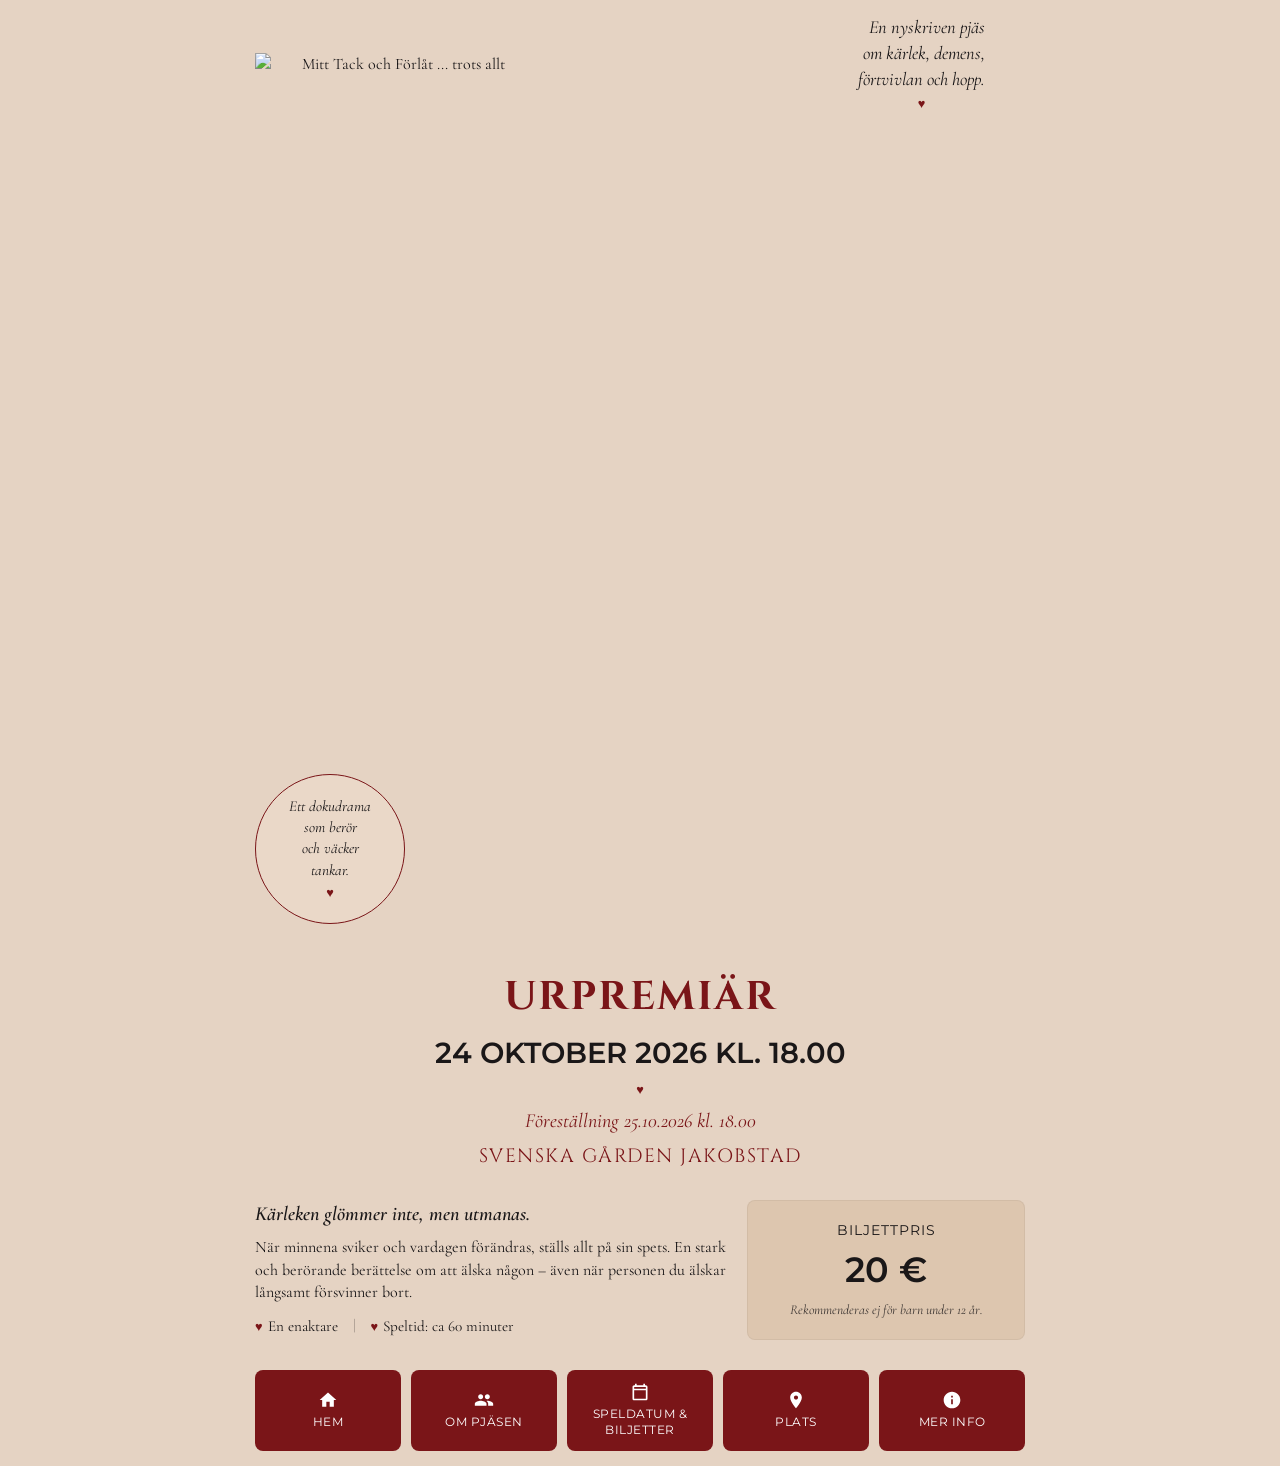
==== index.html @ 91934d7c "Add files via upload" ====
<!DOCTYPE html>
<html lang="sv">
<head>
    <meta charset="UTF-8">
    <meta name="viewport" content="width=device-width, initial-scale=1.0">
    <title>Mitt Tack och Förlåt ... trots allt</title>
    <link rel="preconnect" href="https://fonts.googleapis.com">
    <link rel="preconnect" href="https://fonts.gstatic.com" crossorigin>
    <link href="https://fonts.googleapis.com/css2?family=Cinzel:wght@600;700&family=Cormorant+Garamond:ital,wght@0,400;0,600;0,700;1,400;1,600&family=Montserrat:wght@500;600&display=swap" rel="stylesheet">
  <link href="style.css" rel="stylesheet">
</head>
<body>

    <!-- Header Section -->
    <header class="poster-header">
        <img src="images/logo.png" alt="Mitt Tack och Förlåt ... trots allt" class="logo-img">
        <div class="tagline">
            <p>En nyskriven pjäs<br>om kärlek, demens,<br>förtvivlan och hopp.</p>
            <span class="heart">♥</span>
        </div>
    </header>

    <!-- Circle Badge -->
    <div class="badge-container">
        <div class="circle-badge">
            <p>Ett dokudrama<br>som berör<br>och väcker<br>tankar.</p>
            <span class="heart">♥</span>
        </div>
    </div>

    <!-- Main Event Details -->
    <section class="event-info">
        <h1 class="urpremiar">URPREMIÄR</h1>
        <div class="primary-date">24 OKTOBER 2026 KL. 18.00</div>
        <span class="heart">♥</span>
        <div class="secondary-date">Föreställning 25.10.2026 kl. 18.00</div>
        <div class="location">SVENSKA GÅRDEN JAKOBSTAD</div>
    </section>

    <!-- Details Grid: Synopsis & Ticket Info -->
    <div class="details-grid">
        <article class="synopsis">
            <h2 class="synopsis-title">Kärleken glömmer inte, men utmanas.</h2>
            <p class="synopsis-text">
                När minnena sviker och vardagen förändras, ställs allt på sin spets. En stark och berörande berättelse om att älska någon – även när personen du älskar långsamt försvinner bort.
            </p>
            <div class="meta-info">
                <span class="meta-item"><span class="heart">♥</span> En enaktare</span>
                <span style="opacity: 0.4;">|</span>
                <span class="meta-item"><span class="heart">♥</span> Speltid: ca 60 minuter</span>
            </div>
        </article>

        <aside class="ticket-box">
            <div class="ticket-label">BILJETTPRIS</div>
            <div class="ticket-price">20 €</div>
            <div class="ticket-sub">Rekommenderas ej för barn under 12 år.</div>
        </aside>
    </div>

    <!-- Navigation Buttons -->
    <nav class="nav-bar">
        <a href="#hem" class="nav-btn">
            <svg viewBox="0 0 24 24"><path d="M10 20v-6h4v6h5v-8h3L12 3 2 12h3v8z"/></svg>
            Hem
        </a>
        <a href="#om-pjasen" class="nav-btn">
            <svg viewBox="0 0 24 24"><path d="M16 11c1.66 0 2.99-1.34 2.99-3S17.66 5 16 5c-1.66 0-3 1.34-3 3s1.34 3 3 3zm-8 0c1.66 0 2.99-1.34 2.99-3S9.66 5 8 5C6.34 5 5 6.34 5 8s1.34 3 3 3zm0 2c-2.33 0-7 1.17-7 3.5V19h14v-2.5c0-2.33-4.67-3.5-7-3.5zm8 0c-.29 0-.62.02-.97.05 1.16.84 1.97 1.97 1.97 3.45V19h6v-2.5c0-2.33-4.67-3.5-7-3.5z"/></svg>
            Om Pjäsen
        </a>
        <a href="#speldatum" class="nav-btn">
            <svg viewBox="0 0 24 24"><path d="M19 4h-1V2h-2v2H8V2H6v2H5c-1.11 0-1.99.9-1.99 2L3 20c0 1.1.89 2 2 2h14c1.1 0 2-.9 2-2V6c0-1.1-.9-2-2-2zm0 16H5V10h14v10zm0-12H5V6h14v2z"/></svg>
            Speldatum & Biljetter
        </a>
        <a href="#plats" class="nav-btn">
            <svg viewBox="0 0 24 24"><path d="M12 2C8.13 2 5 5.13 5 9c0 5.25 7 13 7 13s7-7.75 7-13c0-3.87-3.13-7-7-7zm0 9.5c-1.38 0-2.5-1.12-2.5-2.5s1.12-2.5 2.5-2.5 2.5 1.12 2.5 2.5-1.12 2.5-2.5 2.5z"/></svg>
            Plats
        </a>
        <a href="#mer-info" class="nav-btn">
            <svg viewBox="0 0 24 24"><path d="M12 2C6.48 2 2 6.48 2 12s4.48 10 10 10 10-4.48 10-10S17.52 2 12 2zm1 15h-2v-6h2v6zm0-8h-2V7h2v2z"/></svg>
            Mer Info
        </a>
    </nav>

</body>
</html>
---- style.css ----
:root {
--color-bg: #e5d3c3;
    --color-primary: #1a1718;
    --color-accent: #7a1518;
    --color-btn-bg: #7a1518;
    --color-btn-text: #ffffff;
    --color-ticket-bg: #ddc6af;
--color-badge-bg: #ead8c8;
      
            
            --font-serif: 'Cinzel', 'Cormorant Garamond', Georgia, serif;
            --font-italic: 'Cormorant Garamond', Georgia, serif;
            --font-sans: 'Montserrat', sans-serif;
        }

        /* Base / Mobile-First Styles */
        * {
            box-sizing: border-box;
            margin: 0;
            padding: 0;
        }

        body {
            background-color: var(--color-bg);
            color: var(--color-primary);
            font-family: var(--font-italic);
            line-height: 1.4;
            padding: 15px;
            max-width: 800px;
            margin: 0 auto;
        }

        /* Header / Logo */
        .poster-header {
            text-align: center;
            margin-bottom: 20px;
        }

        .logo-img {
            max-width: 280px;
            width: 100%;
            height: auto;
            display: block;
            margin: 0 auto;
        }

        /* Top Tagline */
        .tagline {
            font-size: 1.15rem;
            font-style: italic;
            text-align: center;
            margin-bottom: 20px;
        }

        /* Circle Badge */
        .badge-container {
		display: flex;
   	 justify-content: left;
    	margin: 20px -20px;
    background-image: url(./images/couple-bg.png);
    background-size: 100% auto;
    background-repeat: no-repeat;
    align-items: end;
    padding: 20px;
aspect-ratio: 1;
position:relative;
        }

.badge-container::before,  
.badge-container::after {
content: '';
	display: block;
	width: 100%;
	position: absolute;
    height: 20%;
    background: linear-gradient(180deg, var(--color-bg) 20%, rgba(255, 255, 255, 0) 80%);
left: 0;
        }

.badge-container::before{
top: 0;
        }
.badge-container::after {
    bottom: -1px;
    transform: rotate(180deg);
        }


        .circle-badge {
            border: 1px solid var(--color-accent);
            border-radius: 50%;
          min-width: 150px;
    aspect-ratio: 1;
            display: flex;
            flex-direction: column;
            align-items: center;
            justify-content: center;
            text-align: center;
            font-size: 0.95rem;
            font-style: italic;
            padding: 15px;
            background-color: var(--color-badge-bg);
position: relative;
    z-index: 1;

        }

        .heart {
            color: var(--color-accent);
            font-size: 0.8rem;
            margin-top: 4px;
    text-align: center;
    display: block;
        }

        /* Main Event Info */
        .event-info {
            text-align: center;
            margin: 25px 0;
        }

        .urpremiar {
            font-family: var(--font-serif);
            color: var(--color-accent);
            font-size: 2rem;
            letter-spacing: 2px;
            font-weight: 700;
        }

        .primary-date {
            font-family: var(--font-sans);
            font-size: 1.5rem;
            font-weight: 600;
            margin: 8px 0;
        }

        .secondary-date {
            color: var(--color-accent);
            font-size: 1.25rem;
            font-style: italic;
            margin: 8px 0;
        }

        .location {
            font-family: var(--font-serif);
            color: var(--color-accent);
            font-size: 1.2rem;
            letter-spacing: 1.5px;
            margin-top: 8px;
        }

        /* Plot & Ticket Layout */
        .details-grid {
            display: flex;
            flex-direction: column;
            gap: 20px;
            margin: 30px 0;
        }

        .synopsis-title {
            font-size: 1.25rem;
            font-style: italic;
            font-weight: 600;
            margin-bottom: 8px;
        }

        .synopsis-text {
            font-size: 1rem;
            margin-bottom: 12px;
        }

        .meta-info {
            display: flex;
            flex-wrap: wrap;
            gap: 15px;
            font-size: 0.95rem;
        }

        .meta-item {
            display: flex;
            align-items: center;
            gap: 5px;
        }

        /* Ticket Box */
        .ticket-box {
            background-color: var(--color-ticket-bg);
            border-radius: 8px;
            padding: 20px;
            text-align: center;
            border: 1px solid rgba(0,0,0,0.05);
        }

        .ticket-label {
            font-family: var(--font-sans);
            font-size: 0.85rem;
            letter-spacing: 1px;
            text-transform: uppercase;
        }

        .ticket-price {
            font-family: var(--font-sans);
            font-size: 2.2rem;
            font-weight: 600;
            margin: 5px 0;
        }

        .ticket-sub {
            font-size: 0.85rem;
            font-style: italic;
            opacity: 0.8;
        }

        .nav-bar {
            display: grid;
            grid-template-columns: repeat(2, 1fr);
            gap: 10px;
            margin-top: 30px;
        }

        .nav-btn {
            background-color: var(--color-btn-bg);
            color: var(--color-btn-text);
            text-decoration: none;
            padding: 12px 8px;
            border-radius: 8px;
            display: flex;
            flex-direction: column;
            align-items: center;
            justify-content: center;
            gap: 4px;
            font-family: var(--font-sans);
            font-size: 0.75rem;
            text-transform: uppercase;
            letter-spacing: 0.5px;
            text-align: center;
        }

        .nav-btn svg {
            width: 20px;
            height: 20px;
            fill: currentColor;
        }

        @media (min-width: 600px) {
            .poster-header {
                display: flex;
                justify-content: space-between;
                align-items: center;
            }

            .logo-img {
                margin: 0;
            }

            .tagline {
                text-align: right;
                margin-bottom: 0;
padding: 0 40px;
            }

            .details-grid {
                flex-direction: row;
                align-items: flex-start;
            }

            .synopsis {
                flex: 2;
            }

            .ticket-box {
                flex: 1;
            }

            .nav-bar {
                grid-template-columns: repeat(5, 1fr);
            }

            .urpremiar {
                font-size: 2.5rem;
            }

            .primary-date {
                font-size: 1.8rem;
            }
        }
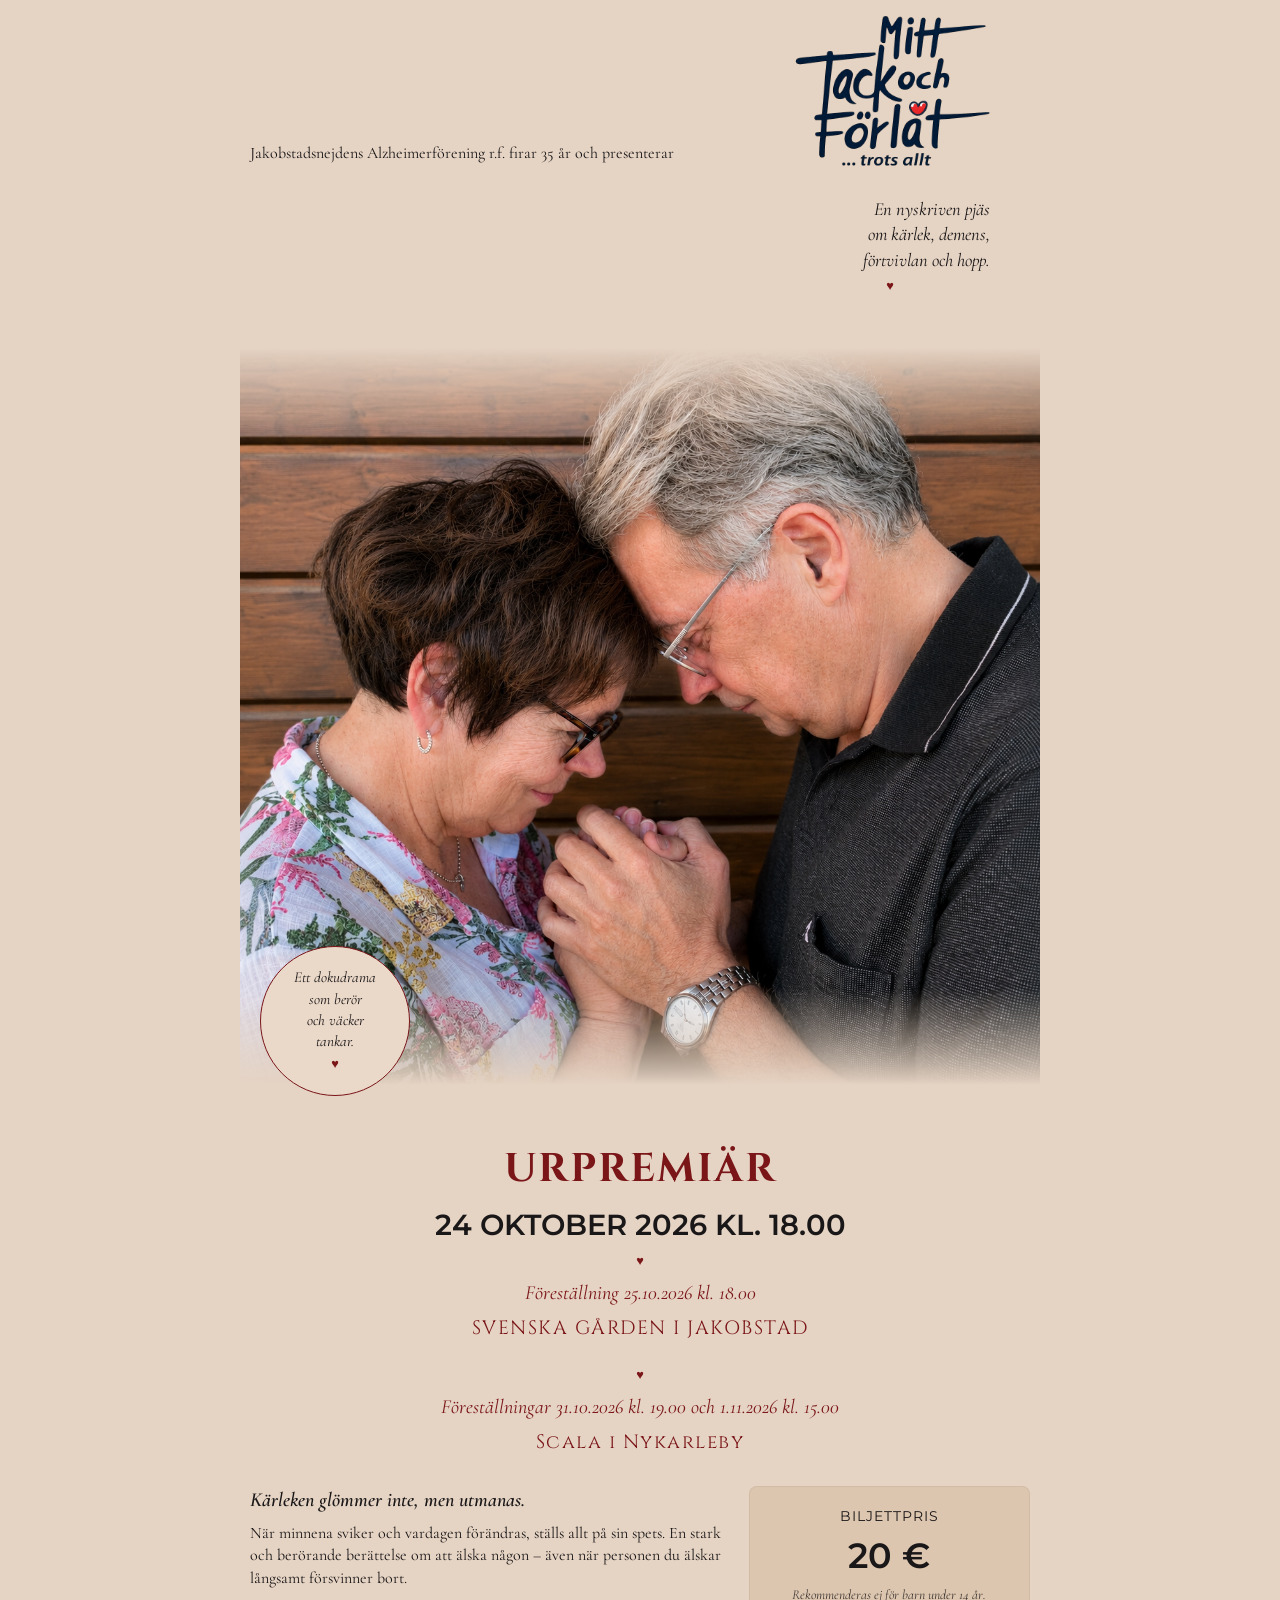
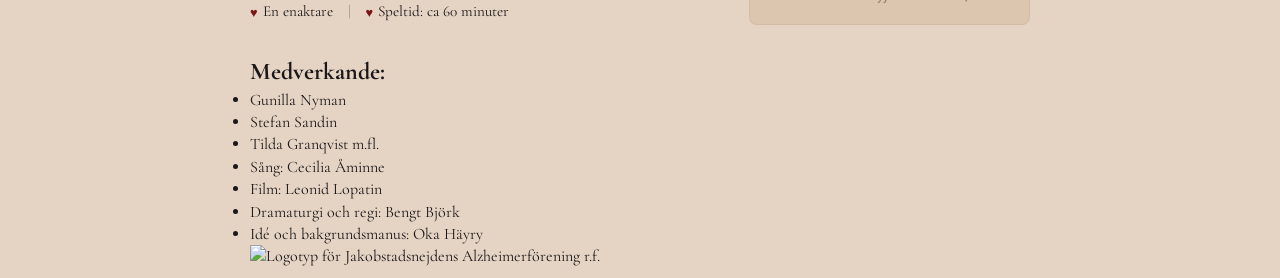
==== commit 4e2dd2f5: "Update index.html" ====
--- a/index.html
+++ b/index.html
@@ -3,20 +3,102 @@
 <head>
     <meta charset="UTF-8">
     <meta name="viewport" content="width=device-width, initial-scale=1.0">
-    <title>Mitt Tack och Förlåt ... trots allt</title>
+    
+    <!-- Primary SEO Metadata -->
+    <title>Mitt Tack och Förlåt ... trots allt | Teater i Jakobstad & Nykarleby</title>
+    <meta name="description" content="Upplev 'Mitt Tack och Förlåt ... trots allt' – ett berörande dokudrama om kärlek, demens och hopp av Jakobstadsnejdens Alzheimerförening r.f. Biljetter 20 €.">
+    <meta name="keywords" content="Mitt Tack och Förlåt, Jakobstadsnejdens Alzheimerförening, teater Jakobstad, teater Nykarleby, Svenska Gården, Scala, pjäser Österbotten, demens teater">
+    <link rel="canonical" href="https://example.com/mitt-tack-och-forlat">
+
+    <!-- Open Graph / Facebook -->
+    <meta property="og:type" content="website">
+    <meta property="og:url" content="https://example.com/mitt-tack-och-forlat">
+    <meta property="og:title" content="Mitt Tack och Förlåt ... trots allt | Nyskriven pjäs">
+    <meta property="og:description" content="En nyskriven pjäs om kärlek, demens, förtvivlan och hopp. Urpremiär 24 oktober 2026 på Svenska Gården i Jakobstad.">
+    <meta property="og:image" content="https://example.com/images/logo.png">
+
+    <!-- Twitter Card -->
+    <meta name="twitter:card" content="summary_large_image">
+    <meta name="twitter:title" content="Mitt Tack och Förlåt ... trots allt">
+    <meta name="twitter:description" content="En nyskriven pjäs om kärlek, demens, förtvivlan och hopp i Jakobstad och Nykarleby.">
+    <meta name="twitter:image" content="https://example.com/images/logo.png">
+
+    <!-- Schema.org Structured Data for Events -->
+    <script type="application/ld+json">
+    [
+      {
+        "@context": "https://schema.org",
+        "@type": "TheaterEvent",
+        "name": "Mitt Tack och Förlåt ... trots allt - Urpremiär",
+        "description": "En nyskriven pjäs om kärlek, demens, förtvivlan och hopp. Ett dokudrama presenterat av Jakobstadsnejdens Alzheimerförening r.f.",
+        "startDate": "2026-10-24T18:00:00+03:00",
+        "eventStatus": "https://schema.org/EventScheduled",
+        "eventAttendanceMode": "https://schema.org/OfflineEventAttendanceMode",
+        "location": {
+          "@type": "Place",
+          "name": "Svenska Gården i Jakobstad",
+          "address": {
+            "@type": "PostalAddress",
+            "addressLocality": "Jakobstad",
+            "addressCountry": "FI"
+          }
+        },
+        "offers": {
+          "@type": "Offer",
+          "price": "20.00",
+          "priceCurrency": "EUR",
+          "availability": "https://schema.org/InStock"
+        },
+        "performer": {
+          "@type": "PerformingGroup",
+          "name": "Jakobstadsnejdens Alzheimerförening r.f."
+        }
+      },
+      {
+        "@context": "https://schema.org",
+        "@type": "TheaterEvent",
+        "name": "Mitt Tack och Förlåt ... trots allt",
+        "description": "En nyskriven pjäs om kärlek, demens, förtvivlan och hopp.",
+        "startDate": "2026-10-31T19:00:00+03:00",
+        "eventStatus": "https://schema.org/EventScheduled",
+        "eventAttendanceMode": "https://schema.org/OfflineEventAttendanceMode",
+        "location": {
+          "@type": "Place",
+          "name": "Scala i Nykarleby",
+          "address": {
+            "@type": "PostalAddress",
+            "addressLocality": "Nykarleby",
+            "addressCountry": "FI"
+          }
+        },
+        "offers": {
+          "@type": "Offer",
+          "price": "20.00",
+          "priceCurrency": "EUR",
+          "availability": "https://schema.org/InStock"
+        }
+      }
+    ]
+    </script>
+
     <link rel="preconnect" href="https://fonts.googleapis.com">
     <link rel="preconnect" href="https://fonts.gstatic.com" crossorigin>
     <link href="https://fonts.googleapis.com/css2?family=Cinzel:wght@600;700&family=Cormorant+Garamond:ital,wght@0,400;0,600;0,700;1,400;1,600&family=Montserrat:wght@500;600&display=swap" rel="stylesheet">
-  <link href="style.css" rel="stylesheet">
+    <link href="style.css" rel="stylesheet">
 </head>
-<body>
+<body id="hem">
 
     <!-- Header Section -->
     <header class="poster-header">
-        <img src="images/logo.png" alt="Mitt Tack och Förlåt ... trots allt" class="logo-img">
-        <div class="tagline">
-            <p>En nyskriven pjäs<br>om kärlek, demens,<br>förtvivlan och hopp.</p>
-            <span class="heart">♥</span>
+        <p>Jakobstadsnejdens Alzheimerförening r.f. firar 35 år och presenterar</p>
+        <div class="poster-header-inner">
+            <h1>
+                <img src="images/logo.png" alt="Logotyp för pjäsen Mitt Tack och Förlåt ... trots allt" class="logo-img">
+            </h1>
+            <div class="tagline">
+                <p>En nyskriven pjäs<br>om kärlek, demens,<br>förtvivlan och hopp.</p>
+                <span class="heart" aria-hidden="true">♥</span>
+            </div>
         </div>
     </header>
 
@@ -24,63 +106,88 @@
     <div class="badge-container">
         <div class="circle-badge">
             <p>Ett dokudrama<br>som berör<br>och väcker<br>tankar.</p>
-            <span class="heart">♥</span>
+            <span class="heart" aria-hidden="true">♥</span>
         </div>
     </div>
 
     <!-- Main Event Details -->
-    <section class="event-info">
-        <h1 class="urpremiar">URPREMIÄR</h1>
-        <div class="primary-date">24 OKTOBER 2026 KL. 18.00</div>
-        <span class="heart">♥</span>
-        <div class="secondary-date">Föreställning 25.10.2026 kl. 18.00</div>
-        <div class="location">SVENSKA GÅRDEN JAKOBSTAD</div>
-    </section>
+    <main>
+        <section id="speldatum" class="event-info">
+            <h2 class="urpremiar">URPREMIÄR</h2>
+            <div class="primary-date"><time datetime="2026-10-24T18:00">24 OKTOBER 2026 KL. 18.00</time></div>
+            <span class="heart" aria-hidden="true">♥</span>
+            <div class="secondary-date">Föreställning <time datetime="2026-10-25T18:00">25.10.2026 kl. 18.00</time></div>
+            <div id="plats" class="location">SVENSKA GÅRDEN I JAKOBSTAD</div>
+        </section>
 
-    <!-- Details Grid: Synopsis & Ticket Info -->
-    <div class="details-grid">
-        <article class="synopsis">
-            <h2 class="synopsis-title">Kärleken glömmer inte, men utmanas.</h2>
-            <p class="synopsis-text">
-                När minnena sviker och vardagen förändras, ställs allt på sin spets. En stark och berörande berättelse om att älska någon – även när personen du älskar långsamt försvinner bort.
-            </p>
-            <div class="meta-info">
-                <span class="meta-item"><span class="heart">♥</span> En enaktare</span>
-                <span style="opacity: 0.4;">|</span>
-                <span class="meta-item"><span class="heart">♥</span> Speltid: ca 60 minuter</span>
+        <section class="event-info">
+            <span class="heart" aria-hidden="true">♥</span>
+            <div class="secondary-date">Föreställningar <time datetime="2026-10-31T19:00">31.10.2026 kl. 19.00</time> och <time datetime="2026-11-01T15:00">1.11.2026 kl. 15.00</time></div>
+            <div class="location">Scala i Nykarleby</div>
+        </section>
+
+        <!-- Details Grid: Synopsis & Ticket Info -->
+        <section id="om-pjasen" class="details-grid">
+            <article class="synopsis">
+                <h2 class="synopsis-title">Kärleken glömmer inte, men utmanas.</h2>
+                <p class="synopsis-text">
+                    När minnena sviker och vardagen förändras, ställs allt på sin spets. En stark och berörande berättelse om att älska någon – även när personen du älskar långsamt försvinner bort.
+                </p>
+                <div class="meta-info">
+                    <span class="meta-item"><span class="heart" aria-hidden="true">♥</span> En enaktare</span>
+                    <span style="opacity: 0.4;">|</span>
+                    <span class="meta-item"><span class="heart" aria-hidden="true">♥</span> Speltid: ca 60 minuter</span>
+                </div>
+            </article>
+
+            <aside class="ticket-box">
+                <div class="ticket-label">BILJETTPRIS</div>
+                <div class="ticket-price">20 €</div>
+                <div class="ticket-sub">Rekommenderas ej för barn under 14 år.</div>
+            </aside>
+        </section>
+
+        <section id="mer-info" class="footer">
+            <article class="crew">
+                <h2>Medverkande:</h2>
+                <ul>
+                    <li>Gunilla Nyman</li>
+                    <li>Stefan Sandin</li>
+                    <li>Tilda Granqvist m.fl.</li>
+                    <li>Sång: Cecilia Åminne</li>
+                    <li>Film: Leonid Lopatin</li>
+                    <li>Dramaturgi och regi: Bengt Björk</li>
+                    <li>Idé och bakgrundsmanus: Oka Häyry</li>
+                </ul>
+            </article>
+            <div class="footer-logo-wrapper">
+                <img class="footer-logo" src="images/jarf-logo.jpg" alt="Logotyp för Jakobstadsnejdens Alzheimerförening r.f.">
             </div>
-        </article>
-
-        <aside class="ticket-box">
-            <div class="ticket-label">BILJETTPRIS</div>
-            <div class="ticket-price">20 €</div>
-            <div class="ticket-sub">Rekommenderas ej för barn under 12 år.</div>
-        </aside>
-    </div>
+        </section>
+    </main>
 
     <!-- Navigation Buttons -->
-    <nav class="nav-bar">
+    <nav class="nav-bar" aria-label="Huvudmeny">
         <a href="#hem" class="nav-btn">
-            <svg viewBox="0 0 24 24"><path d="M10 20v-6h4v6h5v-8h3L12 3 2 12h3v8z"/></svg>
+            <svg aria-hidden="true" viewBox="0 0 24 24"><path d="M10 20v-6h4v6h5v-8h3L12 3 2 12h3v8z"/></svg>
             Hem
         </a>
         <a href="#om-pjasen" class="nav-btn">
-            <svg viewBox="0 0 24 24"><path d="M16 11c1.66 0 2.99-1.34 2.99-3S17.66 5 16 5c-1.66 0-3 1.34-3 3s1.34 3 3 3zm-8 0c1.66 0 2.99-1.34 2.99-3S9.66 5 8 5C6.34 5 5 6.34 5 8s1.34 3 3 3zm0 2c-2.33 0-7 1.17-7 3.5V19h14v-2.5c0-2.33-4.67-3.5-7-3.5zm8 0c-.29 0-.62.02-.97.05 1.16.84 1.97 1.97 1.97 3.45V19h6v-2.5c0-2.33-4.67-3.5-7-3.5z"/></svg>
+            <svg aria-hidden="true" viewBox="0 0 24 24"><path d="M16 11c1.66 0 2.99-1.34 2.99-3S17.66 5 16 5c-1.66 0-3 1.34-3 3s1.34 3 3 3zm-8 0c1.66 0 2.99-1.34 2.99-3S9.66 5 8 5C6.34 5 5 6.34 5 8s1.34 3 3 3zm0 2c-2.33 0-7 1.17-7 3.5V19h14v-2.5c0-2.33-4.67-3.5-7-3.5zm8 0c-.29 0-.62.02-.97.05 1.16.84 1.97 1.97 1.97 3.45V19h6v-2.5c0-2.33-4.67-3.5-7-3.5z"/></svg>
             Om Pjäsen
         </a>
         <a href="#speldatum" class="nav-btn">
-            <svg viewBox="0 0 24 24"><path d="M19 4h-1V2h-2v2H8V2H6v2H5c-1.11 0-1.99.9-1.99 2L3 20c0 1.1.89 2 2 2h14c1.1 0 2-.9 2-2V6c0-1.1-.9-2-2-2zm0 16H5V10h14v10zm0-12H5V6h14v2z"/></svg>
+            <svg aria-hidden="true" viewBox="0 0 24 24"><path d="M19 4h-1V2h-2v2H8V2H6v2H5c-1.11 0-1.99.9-1.99 2L3 20c0 1.1.89 2 2 2h14c1.1 0 2-.9 2-2V6c0-1.1-.9-2-2-2zm0 16H5V10h14v10zm0-12H5V6h14v2z"/></svg>
             Speldatum & Biljetter
         </a>
         <a href="#plats" class="nav-btn">
-            <svg viewBox="0 0 24 24"><path d="M12 2C8.13 2 5 5.13 5 9c0 5.25 7 13 7 13s7-7.75 7-13c0-3.87-3.13-7-7-7zm0 9.5c-1.38 0-2.5-1.12-2.5-2.5s1.12-2.5 2.5-2.5 2.5 1.12 2.5 2.5-1.12 2.5-2.5 2.5z"/></svg>
+            <svg aria-hidden="true" viewBox="0 0 24 24"><path d="M12 2C8.13 2 5 5.13 5 9c0 5.25 7 13 7 13s7-7.75 7-13c0-3.87-3.13-7-7-7zm0 9.5c-1.38 0-2.5-1.12-2.5-2.5s1.12-2.5 2.5-2.5 2.5 1.12 2.5 2.5-1.12 2.5-2.5 2.5z"/></svg>
             Plats
         </a>
         <a href="#mer-info" class="nav-btn">
-            <svg viewBox="0 0 24 24"><path d="M12 2C6.48 2 2 6.48 2 12s4.48 10 10 10 10-4.48 10-10S17.52 2 12 2zm1 15h-2v-6h2v6zm0-8h-2V7h2v2z"/></svg>
+            <svg aria-hidden="true" viewBox="0 0 24 24"><path d="M12 2C6.48 2 2 6.48 2 12s4.48 10 10 10 10-4.48 10-10S17.52 2 12 2zm1 15h-2v-6h2v6zm0-8h-2V7h2v2z"/></svg>
             Mer Info
         </a>
     </nav>
-
 </body>
-</html>+</html>
--- a/style.css
+++ b/style.css
@@ -1,286 +1,288 @@
-   :root {
---color-bg: #e5d3c3;
-    --color-primary: #1a1718;
-    --color-accent: #7a1518;
-    --color-btn-bg: #7a1518;
-    --color-btn-text: #ffffff;
-    --color-ticket-bg: #ddc6af;
---color-badge-bg: #ead8c8;
-      
-            
-            --font-serif: 'Cinzel', 'Cormorant Garamond', Georgia, serif;
-            --font-italic: 'Cormorant Garamond', Georgia, serif;
-            --font-sans: 'Montserrat', sans-serif;
-        }
-
-        /* Base / Mobile-First Styles */
-        * {
-            box-sizing: border-box;
-            margin: 0;
-            padding: 0;
-        }
-
-        body {
-            background-color: var(--color-bg);
-            color: var(--color-primary);
-            font-family: var(--font-italic);
-            line-height: 1.4;
-            padding: 15px;
-            max-width: 800px;
-            margin: 0 auto;
-        }
-
-        /* Header / Logo */
-        .poster-header {
-            text-align: center;
-            margin-bottom: 20px;
-        }
-
-        .logo-img {
-            max-width: 280px;
-            width: 100%;
-            height: auto;
-            display: block;
-            margin: 0 auto;
-        }
-
-        /* Top Tagline */
-        .tagline {
-            font-size: 1.15rem;
-            font-style: italic;
-            text-align: center;
-            margin-bottom: 20px;
-        }
-
-        /* Circle Badge */
-        .badge-container {
-		display: flex;
-   	 justify-content: left;
-    	margin: 20px -20px;
-    background-image: url(./images/couple-bg.png);
-    background-size: 100% auto;
-    background-repeat: no-repeat;
-    align-items: end;
-    padding: 20px;
-aspect-ratio: 1;
-position:relative;
-        }
-
-.badge-container::before,  
+:root {
+  --color-bg: #e5d3c3;
+  --color-primary: #1a1718;
+  --color-accent: #7a1518;
+  --color-btn-bg: #7a1518;
+  --color-btn-text: #ffffff;
+  --color-ticket-bg: #ddc6af;
+  --color-badge-bg: #ead8c8;
+
+  --font-serif: "Cinzel", "Cormorant Garamond", Georgia, serif;
+  --font-italic: "Cormorant Garamond", Georgia, serif;
+  --font-sans: "Montserrat", sans-serif;
+}
+
+/* Base / Mobile-First Styles */
+* {
+  box-sizing: border-box;
+  margin: 0;
+  padding: 0;
+}
+
+body {
+  background-color: var(--color-bg);
+  color: var(--color-primary);
+  font-family: var(--font-italic);
+  line-height: 1.4;
+  padding: 10px;
+  max-width: 800px;
+  margin: 0 auto;
+}
+
+/* Header / Logo */
+.poster-header {
+  text-align: center;
+  margin-bottom: 20px;
+}
+
+.logo-img {
+  max-width: 280px;
+  width: 100%;
+  height: auto;
+  display: block;
+  margin: 0 auto;
+}
+
+/* Top Tagline */
+.tagline {
+  font-size: 1.15rem;
+  font-style: italic;
+  text-align: center;
+  margin-bottom: 20px;
+}
+
+/* Circle Badge */
+.badge-container {
+  display: flex;
+  justify-content: left;
+  margin: 20px -10px;
+  background-image: url(/images/couple-bg.png);
+  background-size: 100% auto;
+  background-repeat: no-repeat;
+  align-items: end;
+  padding: 20px;
+  aspect-ratio: 1;
+  position: relative;
+}
+
+.badge-container::before,
 .badge-container::after {
-content: '';
-	display: block;
-	width: 100%;
-	position: absolute;
-    height: 20%;
-    background: linear-gradient(180deg, var(--color-bg) 20%, rgba(255, 255, 255, 0) 80%);
-left: 0;
-        }
-
-.badge-container::before{
-top: 0;
-        }
+  content: "";
+  display: block;
+  width: 100%;
+  position: absolute;
+  height: 20%;
+  background: linear-gradient(
+    180deg,
+    var(--color-bg) 20%,
+    rgba(255, 255, 255, 0) 80%
+  );
+  left: 0;
+}
+
+.badge-container::before {
+  top: 0;
+}
 .badge-container::after {
-    bottom: -1px;
-    transform: rotate(180deg);
-        }
-
-
-        .circle-badge {
-            border: 1px solid var(--color-accent);
-            border-radius: 50%;
-          min-width: 150px;
-    aspect-ratio: 1;
-            display: flex;
-            flex-direction: column;
-            align-items: center;
-            justify-content: center;
-            text-align: center;
-            font-size: 0.95rem;
-            font-style: italic;
-            padding: 15px;
-            background-color: var(--color-badge-bg);
-position: relative;
-    z-index: 1;
-
-        }
-
-        .heart {
-            color: var(--color-accent);
-            font-size: 0.8rem;
-            margin-top: 4px;
-    text-align: center;
-    display: block;
-        }
-
-        /* Main Event Info */
-        .event-info {
-            text-align: center;
-            margin: 25px 0;
-        }
-
-        .urpremiar {
-            font-family: var(--font-serif);
-            color: var(--color-accent);
-            font-size: 2rem;
-            letter-spacing: 2px;
-            font-weight: 700;
-        }
-
-        .primary-date {
-            font-family: var(--font-sans);
-            font-size: 1.5rem;
-            font-weight: 600;
-            margin: 8px 0;
-        }
-
-        .secondary-date {
-            color: var(--color-accent);
-            font-size: 1.25rem;
-            font-style: italic;
-            margin: 8px 0;
-        }
-
-        .location {
-            font-family: var(--font-serif);
-            color: var(--color-accent);
-            font-size: 1.2rem;
-            letter-spacing: 1.5px;
-            margin-top: 8px;
-        }
-
-        /* Plot & Ticket Layout */
-        .details-grid {
-            display: flex;
-            flex-direction: column;
-            gap: 20px;
-            margin: 30px 0;
-        }
-
-        .synopsis-title {
-            font-size: 1.25rem;
-            font-style: italic;
-            font-weight: 600;
-            margin-bottom: 8px;
-        }
-
-        .synopsis-text {
-            font-size: 1rem;
-            margin-bottom: 12px;
-        }
-
-        .meta-info {
-            display: flex;
-            flex-wrap: wrap;
-            gap: 15px;
-            font-size: 0.95rem;
-        }
-
-        .meta-item {
-            display: flex;
-            align-items: center;
-            gap: 5px;
-        }
-
-        /* Ticket Box */
-        .ticket-box {
-            background-color: var(--color-ticket-bg);
-            border-radius: 8px;
-            padding: 20px;
-            text-align: center;
-            border: 1px solid rgba(0,0,0,0.05);
-        }
-
-        .ticket-label {
-            font-family: var(--font-sans);
-            font-size: 0.85rem;
-            letter-spacing: 1px;
-            text-transform: uppercase;
-        }
-
-        .ticket-price {
-            font-family: var(--font-sans);
-            font-size: 2.2rem;
-            font-weight: 600;
-            margin: 5px 0;
-        }
-
-        .ticket-sub {
-            font-size: 0.85rem;
-            font-style: italic;
-            opacity: 0.8;
-        }
-
-        .nav-bar {
-            display: grid;
-            grid-template-columns: repeat(2, 1fr);
-            gap: 10px;
-            margin-top: 30px;
-        }
-
-        .nav-btn {
-            background-color: var(--color-btn-bg);
-            color: var(--color-btn-text);
-            text-decoration: none;
-            padding: 12px 8px;
-            border-radius: 8px;
-            display: flex;
-            flex-direction: column;
-            align-items: center;
-            justify-content: center;
-            gap: 4px;
-            font-family: var(--font-sans);
-            font-size: 0.75rem;
-            text-transform: uppercase;
-            letter-spacing: 0.5px;
-            text-align: center;
-        }
-
-        .nav-btn svg {
-            width: 20px;
-            height: 20px;
-            fill: currentColor;
-        }
-
-        @media (min-width: 600px) {
-            .poster-header {
-                display: flex;
-                justify-content: space-between;
-                align-items: center;
-            }
-
-            .logo-img {
-                margin: 0;
-            }
-
-            .tagline {
-                text-align: right;
-                margin-bottom: 0;
-padding: 0 40px;
-            }
-
-            .details-grid {
-                flex-direction: row;
-                align-items: flex-start;
-            }
-
-            .synopsis {
-                flex: 2;
-            }
-
-            .ticket-box {
-                flex: 1;
-            }
-
-            .nav-bar {
-                grid-template-columns: repeat(5, 1fr);
-            }
-
-            .urpremiar {
-                font-size: 2.5rem;
-            }
-
-            .primary-date {
-                font-size: 1.8rem;
-            }
-        }+  bottom: -1px;
+  transform: rotate(180deg);
+}
+
+.circle-badge {
+  border: 1px solid var(--color-accent);
+  border-radius: 50%;
+  min-width: 150px;
+  aspect-ratio: 1;
+  display: flex;
+  flex-direction: column;
+  align-items: center;
+  justify-content: center;
+  text-align: center;
+  font-size: 0.95rem;
+  font-style: italic;
+  padding: 15px;
+  background-color: var(--color-badge-bg);
+  position: relative;
+  z-index: 1;
+}
+
+.heart {
+  color: var(--color-accent);
+  font-size: 0.8rem;
+  margin-top: 4px;
+  text-align: center;
+  display: block;
+}
+
+/* Main Event Info */
+.event-info {
+  text-align: center;
+  margin: 25px 0;
+}
+
+.urpremiar {
+  font-family: var(--font-serif);
+  color: var(--color-accent);
+  font-size: 2rem;
+  letter-spacing: 2px;
+  font-weight: 700;
+}
+
+.primary-date {
+  font-family: var(--font-sans);
+  font-size: 1.5rem;
+  font-weight: 600;
+  margin: 8px 0;
+}
+
+.secondary-date {
+  color: var(--color-accent);
+  font-size: 1.25rem;
+  font-style: italic;
+  margin: 8px 0;
+}
+
+.location {
+  font-family: var(--font-serif);
+  color: var(--color-accent);
+  font-size: 1.2rem;
+  letter-spacing: 1.5px;
+  margin-top: 8px;
+}
+
+/* Plot & Ticket Layout */
+.details-grid {
+  display: flex;
+  flex-direction: column;
+  gap: 20px;
+  margin: 30px 0;
+}
+
+.synopsis-title {
+  font-size: 1.25rem;
+  font-style: italic;
+  font-weight: 600;
+  margin-bottom: 8px;
+}
+
+.synopsis-text {
+  font-size: 1rem;
+  margin-bottom: 12px;
+}
+
+.meta-info {
+  display: flex;
+  flex-wrap: wrap;
+  gap: 15px;
+  font-size: 0.95rem;
+}
+
+.meta-item {
+  display: flex;
+  align-items: center;
+  gap: 5px;
+}
+
+/* Ticket Box */
+.ticket-box {
+  background-color: var(--color-ticket-bg);
+  border-radius: 8px;
+  padding: 20px;
+  text-align: center;
+  border: 1px solid rgba(0, 0, 0, 0.05);
+}
+
+.ticket-label {
+  font-family: var(--font-sans);
+  font-size: 0.85rem;
+  letter-spacing: 1px;
+  text-transform: uppercase;
+}
+
+.ticket-price {
+  font-family: var(--font-sans);
+  font-size: 2.2rem;
+  font-weight: 600;
+  margin: 5px 0;
+}
+
+.ticket-sub {
+  font-size: 0.85rem;
+  font-style: italic;
+  opacity: 0.8;
+}
+
+.nav-bar {
+  display: grid;
+  grid-template-columns: repeat(2, 1fr);
+  gap: 10px;
+  margin-top: 30px;
+  display: none;
+}
+
+.nav-btn {
+  background-color: var(--color-btn-bg);
+  color: var(--color-btn-text);
+  text-decoration: none;
+  padding: 12px 8px;
+  border-radius: 8px;
+  display: flex;
+  flex-direction: column;
+  align-items: center;
+  justify-content: center;
+  gap: 4px;
+  font-family: var(--font-sans);
+  font-size: 0.75rem;
+  text-transform: uppercase;
+  letter-spacing: 0.5px;
+  text-align: center;
+}
+
+.nav-btn svg {
+  width: 20px;
+  height: 20px;
+  fill: currentColor;
+}
+
+@media (min-width: 600px) {
+  .poster-header {
+    display: flex;
+    justify-content: space-between;
+    align-items: center;
+  }
+
+  .logo-img {
+    margin: 0;
+  }
+
+  .tagline {
+    text-align: right;
+    margin-bottom: 0;
+    padding: 0 40px;
+  }
+
+  .details-grid {
+    flex-direction: row;
+    align-items: flex-start;
+  }
+
+  .synopsis {
+    flex: 2;
+  }
+
+  .ticket-box {
+    flex: 1;
+  }
+
+  .nav-bar {
+    grid-template-columns: repeat(5, 1fr);
+  }
+
+  .urpremiar {
+    font-size: 2.5rem;
+  }
+
+  .primary-date {
+    font-size: 1.8rem;
+  }
+}
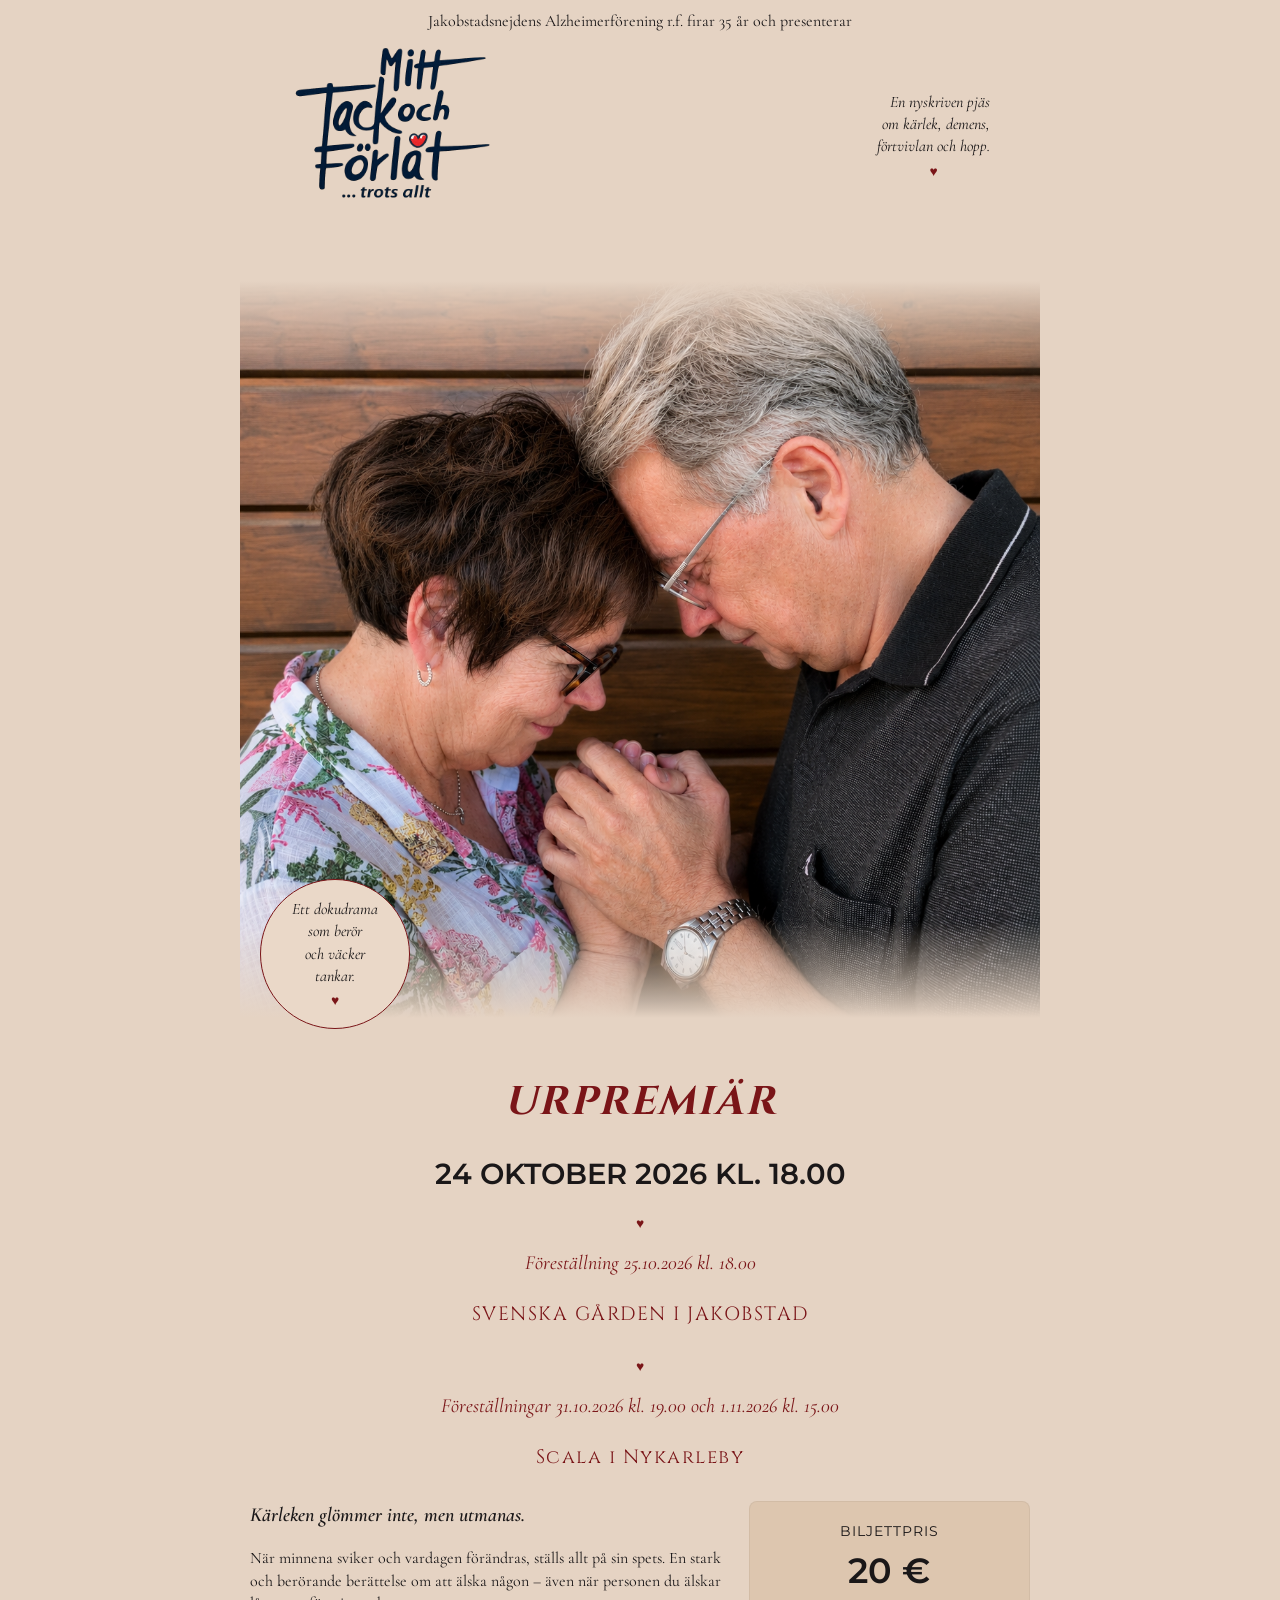
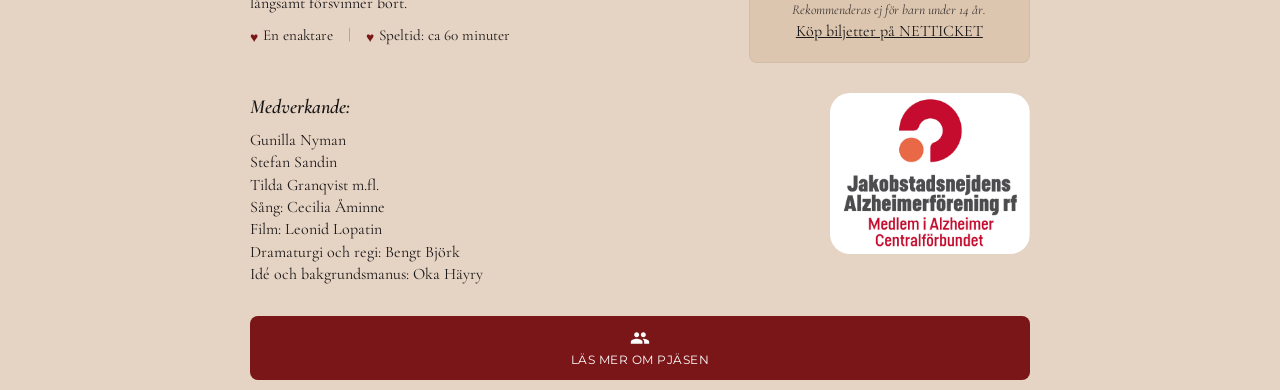
==== commit b0d42957: "Update index.html" ====
--- a/index.html
+++ b/index.html
@@ -3,7 +3,7 @@
 <head>
     <meta charset="UTF-8">
     <meta name="viewport" content="width=device-width, initial-scale=1.0">
-    
+
     <!-- Primary SEO Metadata -->
     <title>Mitt Tack och Förlåt ... trots allt | Teater i Jakobstad & Nykarleby</title>
     <meta name="description" content="Upplev 'Mitt Tack och Förlåt ... trots allt' – ett berörande dokudrama om kärlek, demens och hopp av Jakobstadsnejdens Alzheimerförening r.f. Biljetter 20 €.">
@@ -144,6 +144,7 @@
                 <div class="ticket-label">BILJETTPRIS</div>
                 <div class="ticket-price">20 €</div>
                 <div class="ticket-sub">Rekommenderas ej för barn under 14 år.</div>
+                <a target="_blank" href="https://www.netticket.fi/mitt-tack-och-forlat-trots-allt">Köp biljetter på NETTICKET</a>
             </aside>
         </section>
 
@@ -168,25 +169,9 @@
 
     <!-- Navigation Buttons -->
     <nav class="nav-bar" aria-label="Huvudmeny">
-        <a href="#hem" class="nav-btn">
-            <svg aria-hidden="true" viewBox="0 0 24 24"><path d="M10 20v-6h4v6h5v-8h3L12 3 2 12h3v8z"/></svg>
-            Hem
-        </a>
-        <a href="#om-pjasen" class="nav-btn">
+        <a href="./om-pjasen.html" class="nav-btn">
             <svg aria-hidden="true" viewBox="0 0 24 24"><path d="M16 11c1.66 0 2.99-1.34 2.99-3S17.66 5 16 5c-1.66 0-3 1.34-3 3s1.34 3 3 3zm-8 0c1.66 0 2.99-1.34 2.99-3S9.66 5 8 5C6.34 5 5 6.34 5 8s1.34 3 3 3zm0 2c-2.33 0-7 1.17-7 3.5V19h14v-2.5c0-2.33-4.67-3.5-7-3.5zm8 0c-.29 0-.62.02-.97.05 1.16.84 1.97 1.97 1.97 3.45V19h6v-2.5c0-2.33-4.67-3.5-7-3.5z"/></svg>
-            Om Pjäsen
-        </a>
-        <a href="#speldatum" class="nav-btn">
-            <svg aria-hidden="true" viewBox="0 0 24 24"><path d="M19 4h-1V2h-2v2H8V2H6v2H5c-1.11 0-1.99.9-1.99 2L3 20c0 1.1.89 2 2 2h14c1.1 0 2-.9 2-2V6c0-1.1-.9-2-2-2zm0 16H5V10h14v10zm0-12H5V6h14v2z"/></svg>
-            Speldatum & Biljetter
-        </a>
-        <a href="#plats" class="nav-btn">
-            <svg aria-hidden="true" viewBox="0 0 24 24"><path d="M12 2C8.13 2 5 5.13 5 9c0 5.25 7 13 7 13s7-7.75 7-13c0-3.87-3.13-7-7-7zm0 9.5c-1.38 0-2.5-1.12-2.5-2.5s1.12-2.5 2.5-2.5 2.5 1.12 2.5 2.5-1.12 2.5-2.5 2.5z"/></svg>
-            Plats
-        </a>
-        <a href="#mer-info" class="nav-btn">
-            <svg aria-hidden="true" viewBox="0 0 24 24"><path d="M12 2C6.48 2 2 6.48 2 12s4.48 10 10 10 10-4.48 10-10S17.52 2 12 2zm1 15h-2v-6h2v6zm0-8h-2V7h2v2z"/></svg>
-            Mer Info
+            Läs mer om Pjäsen
         </a>
     </nav>
 </body>
--- a/style.css
+++ b/style.css
@@ -1,288 +1,404 @@
 :root {
-  --color-bg: #e5d3c3;
-  --color-primary: #1a1718;
-  --color-accent: #7a1518;
-  --color-btn-bg: #7a1518;
-  --color-btn-text: #ffffff;
-  --color-ticket-bg: #ddc6af;
-  --color-badge-bg: #ead8c8;
-
-  --font-serif: "Cinzel", "Cormorant Garamond", Georgia, serif;
-  --font-italic: "Cormorant Garamond", Georgia, serif;
-  --font-sans: "Montserrat", sans-serif;
-}
-
-/* Base / Mobile-First Styles */
-* {
-  box-sizing: border-box;
-  margin: 0;
-  padding: 0;
-}
-
-body {
-  background-color: var(--color-bg);
-  color: var(--color-primary);
-  font-family: var(--font-italic);
-  line-height: 1.4;
-  padding: 10px;
-  max-width: 800px;
-  margin: 0 auto;
-}
-
-/* Header / Logo */
-.poster-header {
-  text-align: center;
-  margin-bottom: 20px;
-}
-
-.logo-img {
-  max-width: 280px;
-  width: 100%;
-  height: auto;
-  display: block;
-  margin: 0 auto;
-}
-
-/* Top Tagline */
-.tagline {
-  font-size: 1.15rem;
-  font-style: italic;
-  text-align: center;
-  margin-bottom: 20px;
-}
-
-/* Circle Badge */
-.badge-container {
-  display: flex;
-  justify-content: left;
-  margin: 20px -10px;
-  background-image: url(/images/couple-bg.png);
-  background-size: 100% auto;
-  background-repeat: no-repeat;
-  align-items: end;
-  padding: 20px;
-  aspect-ratio: 1;
-  position: relative;
-}
-
-.badge-container::before,
-.badge-container::after {
-  content: "";
-  display: block;
-  width: 100%;
-  position: absolute;
-  height: 20%;
-  background: linear-gradient(
-    180deg,
-    var(--color-bg) 20%,
-    rgba(255, 255, 255, 0) 80%
-  );
-  left: 0;
-}
-
-.badge-container::before {
-  top: 0;
-}
-.badge-container::after {
-  bottom: -1px;
-  transform: rotate(180deg);
-}
-
-.circle-badge {
-  border: 1px solid var(--color-accent);
-  border-radius: 50%;
-  min-width: 150px;
-  aspect-ratio: 1;
-  display: flex;
-  flex-direction: column;
-  align-items: center;
-  justify-content: center;
-  text-align: center;
-  font-size: 0.95rem;
-  font-style: italic;
-  padding: 15px;
-  background-color: var(--color-badge-bg);
-  position: relative;
-  z-index: 1;
-}
-
-.heart {
-  color: var(--color-accent);
-  font-size: 0.8rem;
-  margin-top: 4px;
-  text-align: center;
-  display: block;
-}
-
-/* Main Event Info */
-.event-info {
-  text-align: center;
-  margin: 25px 0;
-}
-
-.urpremiar {
-  font-family: var(--font-serif);
-  color: var(--color-accent);
-  font-size: 2rem;
-  letter-spacing: 2px;
-  font-weight: 700;
-}
-
-.primary-date {
-  font-family: var(--font-sans);
-  font-size: 1.5rem;
-  font-weight: 600;
-  margin: 8px 0;
-}
-
-.secondary-date {
-  color: var(--color-accent);
-  font-size: 1.25rem;
-  font-style: italic;
-  margin: 8px 0;
-}
-
-.location {
-  font-family: var(--font-serif);
-  color: var(--color-accent);
-  font-size: 1.2rem;
-  letter-spacing: 1.5px;
-  margin-top: 8px;
-}
-
-/* Plot & Ticket Layout */
-.details-grid {
-  display: flex;
-  flex-direction: column;
-  gap: 20px;
-  margin: 30px 0;
-}
-
-.synopsis-title {
-  font-size: 1.25rem;
-  font-style: italic;
-  font-weight: 600;
-  margin-bottom: 8px;
-}
-
-.synopsis-text {
-  font-size: 1rem;
-  margin-bottom: 12px;
-}
-
-.meta-info {
-  display: flex;
-  flex-wrap: wrap;
-  gap: 15px;
-  font-size: 0.95rem;
-}
-
-.meta-item {
-  display: flex;
-  align-items: center;
-  gap: 5px;
-}
-
-/* Ticket Box */
-.ticket-box {
-  background-color: var(--color-ticket-bg);
-  border-radius: 8px;
-  padding: 20px;
-  text-align: center;
-  border: 1px solid rgba(0, 0, 0, 0.05);
-}
-
-.ticket-label {
-  font-family: var(--font-sans);
-  font-size: 0.85rem;
-  letter-spacing: 1px;
-  text-transform: uppercase;
-}
-
-.ticket-price {
-  font-family: var(--font-sans);
-  font-size: 2.2rem;
-  font-weight: 600;
-  margin: 5px 0;
-}
-
-.ticket-sub {
-  font-size: 0.85rem;
-  font-style: italic;
-  opacity: 0.8;
-}
-
-.nav-bar {
-  display: grid;
-  grid-template-columns: repeat(2, 1fr);
-  gap: 10px;
-  margin-top: 30px;
-  display: none;
-}
-
-.nav-btn {
-  background-color: var(--color-btn-bg);
-  color: var(--color-btn-text);
-  text-decoration: none;
-  padding: 12px 8px;
-  border-radius: 8px;
-  display: flex;
-  flex-direction: column;
-  align-items: center;
-  justify-content: center;
-  gap: 4px;
-  font-family: var(--font-sans);
-  font-size: 0.75rem;
-  text-transform: uppercase;
-  letter-spacing: 0.5px;
-  text-align: center;
-}
-
-.nav-btn svg {
-  width: 20px;
-  height: 20px;
-  fill: currentColor;
-}
-
-@media (min-width: 600px) {
+    /* Colors */
+    --color-bg: #e5d3c3;
+    --color-primary: #1a1718;
+    --color-accent: #7a1518;
+    --color-btn-bg: #7a1518;
+    --color-btn-text: #ffffff;
+    --color-ticket-bg: #ddc6af;
+    --color-badge-bg: #ead8c8;
+    --color-border-subtle: rgba(0, 0, 0, 0.05);
+    --color-transparent: rgba(255, 255, 255, 0);
+
+    /* Typography */
+    --font-serif: "Cinzel", "Cormorant Garamond", Georgia, serif;
+    --font-italic: "Cormorant Garamond", Georgia, serif;
+    --font-sans: "Montserrat", sans-serif;
+
+    /* Font Sizes */
+    --font-size-xs: 0.75rem;
+    --font-size-sm: 0.85rem;
+    --font-size-md: 0.95rem;
+    --font-size-base: 1rem;
+    --font-size-lg: 1.15rem;
+    --font-size-xl: 1.2rem;
+    --font-size-2xl: 1.25rem;
+    --font-size-3xl: 1.5rem;
+    --font-size-4xl: 1.8rem;
+    --font-size-5xl: 2rem;
+    --font-size-6xl: 2.2rem;
+    --font-size-7xl: 2.5rem;
+
+    /* Font Weights */
+    --font-weight-semibold: 600;
+    --font-weight-bold: 700;
+
+    /* Letter Spacing */
+    --letter-spacing-tight: 0.5px;
+    --letter-spacing-normal: 1px;
+    --letter-spacing-medium: 1.5px;
+    --letter-spacing-wide: 2px;
+
+    /* Spacing / Margins / Paddings */
+    --spacing-0: 0;
+    --spacing-xs: 4px;
+    --spacing-sm: 5px;
+    --spacing-md: 8px;
+    --spacing-base: 10px;
+    --spacing-lg: 12px;
+    --spacing-xl: 15px;
+    --spacing-2xl: 20px;
+    --spacing-3xl: 25px;
+    --spacing-4xl: 30px;
+    --spacing-5xl: 40px;
+
+    /* Dimensions & Layout */
+    --max-width-container: 800px;
+    --logo-max-width: 280px;
+    --footer-logo-width: 200px;
+    --badge-min-width: 150px;
+    --icon-size: 20px;
+    --gradient-height: 20%;
+    --opacity-subtle: 0.8;
+
+    /* Borders & Radius */
+    --border-width-thin: 1px;
+    --border-radius-sm: 8px;
+    --border-radius-lg: 20px;
+
+    /* Assets */
+    --bg-image-couple: url(images/couple-bg.png);
+  }
+
+  /* Base / Mobile-First Styles */
+  * {
+    box-sizing: border-box;
+    margin: var(--spacing-0);
+    padding: var(--spacing-0);
+  }
+
+  body {
+    background-color: var(--color-bg);
+    color: var(--color-primary);
+    font-family: var(--font-italic);
+    line-height: 1.4;
+    padding: var(--spacing-base);
+    max-width: var(--max-width-container);
+    margin: var(--spacing-0) auto;
+  }
+
+  h2 {
+    font-size: var(--font-size-2xl);
+    font-style: italic;
+    font-weight: var(--font-weight-semibold);
+    margin-bottom: var(--spacing-md);
+  }
+
+  section {
+      margin-bottom: var(--spacing-2xl);
+      display: flex;
+      flex-direction: column;
+      gap: var(--spacing-md);
+  }
+
+  p {
+    font-size: var(--font-size-base);
+    margin-bottom: var(--spacing-0);
+  }
+
+  ul {
+    list-style-type: none;
+  }
+
+  a, a:visited {
+      color: var(--color-primary);
+  }
+
+  a:hover {
+      font-weight: bold;
+  }
+
+  /* Header / Logo */
   .poster-header {
-    display: flex;
-    justify-content: space-between;
+    text-align: center;
+    margin-bottom: var(--spacing-2xl);
+    display: flex;
+    flex-direction: column;
+    gap: var(--spacing-base);
+  }
+
+  .logo-img {
+    max-width: var(--logo-max-width);
+    width: 100%;
+    height: auto;
+    display: block;
+    margin: var(--spacing-0) auto;
+  }
+
+  /* Top Tagline */
+  .tagline {
+    font-size: var(--font-size-lg);
+    font-style: italic;
+    text-align: center;
+    margin-bottom: var(--spacing-2xl);
+  }
+
+  /* Circle Badge */
+  .badge-container {
+    display: flex;
+    justify-content: left;
+    margin: var(--spacing-2xl) calc(var(--spacing-base) * -1);
+    background-image: var(--bg-image-couple);
+    background-size: 100% auto;
+    background-repeat: no-repeat;
+    align-items: flex-end;
+    padding: var(--spacing-2xl);
+    aspect-ratio: 1;
+    position: relative;
+  }
+
+  .badge-container::before,
+  .badge-container::after {
+    content: "";
+    display: block;
+    width: 100%;
+    position: absolute;
+    height: var(--gradient-height);
+    background: linear-gradient(
+      180deg,
+      var(--color-bg) 20%,
+      var(--color-transparent) 80%
+    );
+    left: var(--spacing-0);
+  }
+
+  .badge-container::before {
+    top: var(--spacing-0);
+  }
+
+  .badge-container::after {
+    bottom: calc(var(--border-width-thin) * -1);
+    transform: rotate(180deg);
+  }
+
+  .circle-badge {
+    border: var(--border-width-thin) solid var(--color-accent);
+    border-radius: 50%;
+    min-width: var(--badge-min-width);
+    aspect-ratio: 1;
+    display: flex;
+    flex-direction: column;
     align-items: center;
-  }
-
-  .logo-img {
-    margin: 0;
-  }
-
-  .tagline {
-    text-align: right;
-    margin-bottom: 0;
-    padding: 0 40px;
-  }
-
+    justify-content: center;
+    text-align: center;
+    font-size: var(--font-size-md);
+    font-style: italic;
+    padding: var(--spacing-xl);
+    background-color: var(--color-badge-bg);
+    position: relative;
+    z-index: 1;
+  }
+
+  .heart {
+    color: var(--color-accent);
+    font-size: var(--font-size-sm);
+    margin-top: var(--spacing-xs);
+    text-align: center;
+    display: block;
+  }
+
+  /* Main Event Info */
+  .event-info {
+    text-align: center;
+    margin: var(--spacing-3xl) var(--spacing-0);
+  }
+
+  .urpremiar {
+    font-family: var(--font-serif);
+    color: var(--color-accent);
+    font-size: var(--font-size-5xl);
+    letter-spacing: var(--letter-spacing-wide);
+    font-weight: var(--font-weight-bold);
+  }
+
+  .primary-date {
+    font-family: var(--font-sans);
+    font-size: var(--font-size-3xl);
+    font-weight: var(--font-weight-semibold);
+    margin: var(--spacing-md) var(--spacing-0);
+  }
+
+  .secondary-date {
+    color: var(--color-accent);
+    font-size: var(--font-size-2xl);
+    font-style: italic;
+    margin: var(--spacing-md) var(--spacing-0);
+  }
+
+  .location {
+    font-family: var(--font-serif);
+    color: var(--color-accent);
+    font-size: var(--font-size-xl);
+    letter-spacing: var(--letter-spacing-medium);
+    margin-top: var(--spacing-md);
+  }
+
+  /* Plot & Ticket Layout */
   .details-grid {
-    flex-direction: row;
-    align-items: flex-start;
+    display: flex;
+    flex-direction: column;
+    gap: var(--spacing-2xl);
+    margin: var(--spacing-4xl) var(--spacing-0);
+  }
+
+  .meta-info {
+    display: flex;
+    flex-wrap: wrap;
+    gap: var(--spacing-xl);
+    font-size: var(--font-size-md);
+  }
+
+  .meta-item {
+    display: flex;
+    align-items: center;
+    gap: var(--spacing-sm);
   }
 
   .synopsis {
-    flex: 2;
-  }
-
+    display: flex;
+    flex-direction: column;
+    gap: var(--spacing-base);
+  }
+
+  /* Ticket Box */
   .ticket-box {
-    flex: 1;
+    background-color: var(--color-ticket-bg);
+    border-radius: var(--border-radius-sm);
+    padding: var(--spacing-2xl);
+    text-align: center;
+    border: var(--border-width-thin) solid var(--color-border-subtle);
+  }
+
+  .ticket-label {
+    font-family: var(--font-sans);
+    font-size: var(--font-size-sm);
+    letter-spacing: var(--letter-spacing-normal);
+    text-transform: uppercase;
+  }
+
+  .ticket-price {
+    font-family: var(--font-sans);
+    font-size: var(--font-size-6xl);
+    font-weight: var(--font-weight-semibold);
+    margin: var(--spacing-sm) var(--spacing-0);
+  }
+
+  .ticket-sub {
+    font-size: var(--font-size-sm);
+    font-style: italic;
+    opacity: var(--opacity-subtle);
+  }
+
+  .footer {
+    display: flex;
+    flex-direction: column;
+    gap: var(--spacing-base);
+  }
+
+  .footer-logo {
+    border-radius: var(--border-radius-lg);
+    width: var(--footer-logo-width);
+  }
+
+  .footer-logo-wrapper {
+    text-align: center;
+  }
+
+  .footer-logo img {
+    max-width: 100%;
+    height: auto;
+  }
+
+  .crew {
+    flex-grow: 1;
   }
 
   .nav-bar {
-    grid-template-columns: repeat(5, 1fr);
-  }
-
-  .urpremiar {
-    font-size: 2.5rem;
-  }
-
-  .primary-date {
-    font-size: 1.8rem;
-  }
-}
+    display: grid;
+    grid-template-columns: repeat(2, 1fr);
+    gap: var(--spacing-base);
+    margin-top: var(--spacing-4xl);
+  }
+
+  .nav-btn, .nav-btn:visited {
+    background-color: var(--color-btn-bg);
+    color: var(--color-btn-text);
+    text-decoration: none;
+    padding: var(--spacing-lg) var(--spacing-md);
+    border-radius: var(--border-radius-sm);
+    display: flex;
+    flex-direction: column;
+    align-items: center;
+    justify-content: center;
+    gap: var(--spacing-xs);
+    font-family: var(--font-sans);
+    font-size: var(--font-size-xs);
+    text-transform: uppercase;
+    letter-spacing: var(--letter-spacing-tight);
+    text-align: center;
+  }
+
+  .nav-btn svg {
+    width: var(--icon-size);
+    height: var(--icon-size);
+    fill: currentColor;
+  }
+
+  @media (min-width: 600px) {
+    .poster-header-inner {
+      display: flex;
+      justify-content: space-between;
+      align-items: center;
+    }
+
+    .logo-img {
+      margin: var(--spacing-0);
+    }
+
+    .tagline {
+      text-align: right;
+      margin-bottom: var(--spacing-0);
+      padding: var(--spacing-0) var(--spacing-5xl);
+    }
+
+    .details-grid {
+      flex-direction: row;
+      align-items: flex-start;
+    }
+
+    .synopsis {
+      flex: 2;
+    }
+
+    .ticket-box {
+      flex: 1;
+    }
+
+    .nav-bar {
+        display: flex;
+        flex-direction: column;
+        justify-content: center;
+    }
+
+    .urpremiar {
+      font-size: var(--font-size-7xl);
+    }
+
+    .primary-date {
+      font-size: var(--font-size-4xl);
+    }
+
+    .footer {
+      flex-direction: row;
+    }
+  }
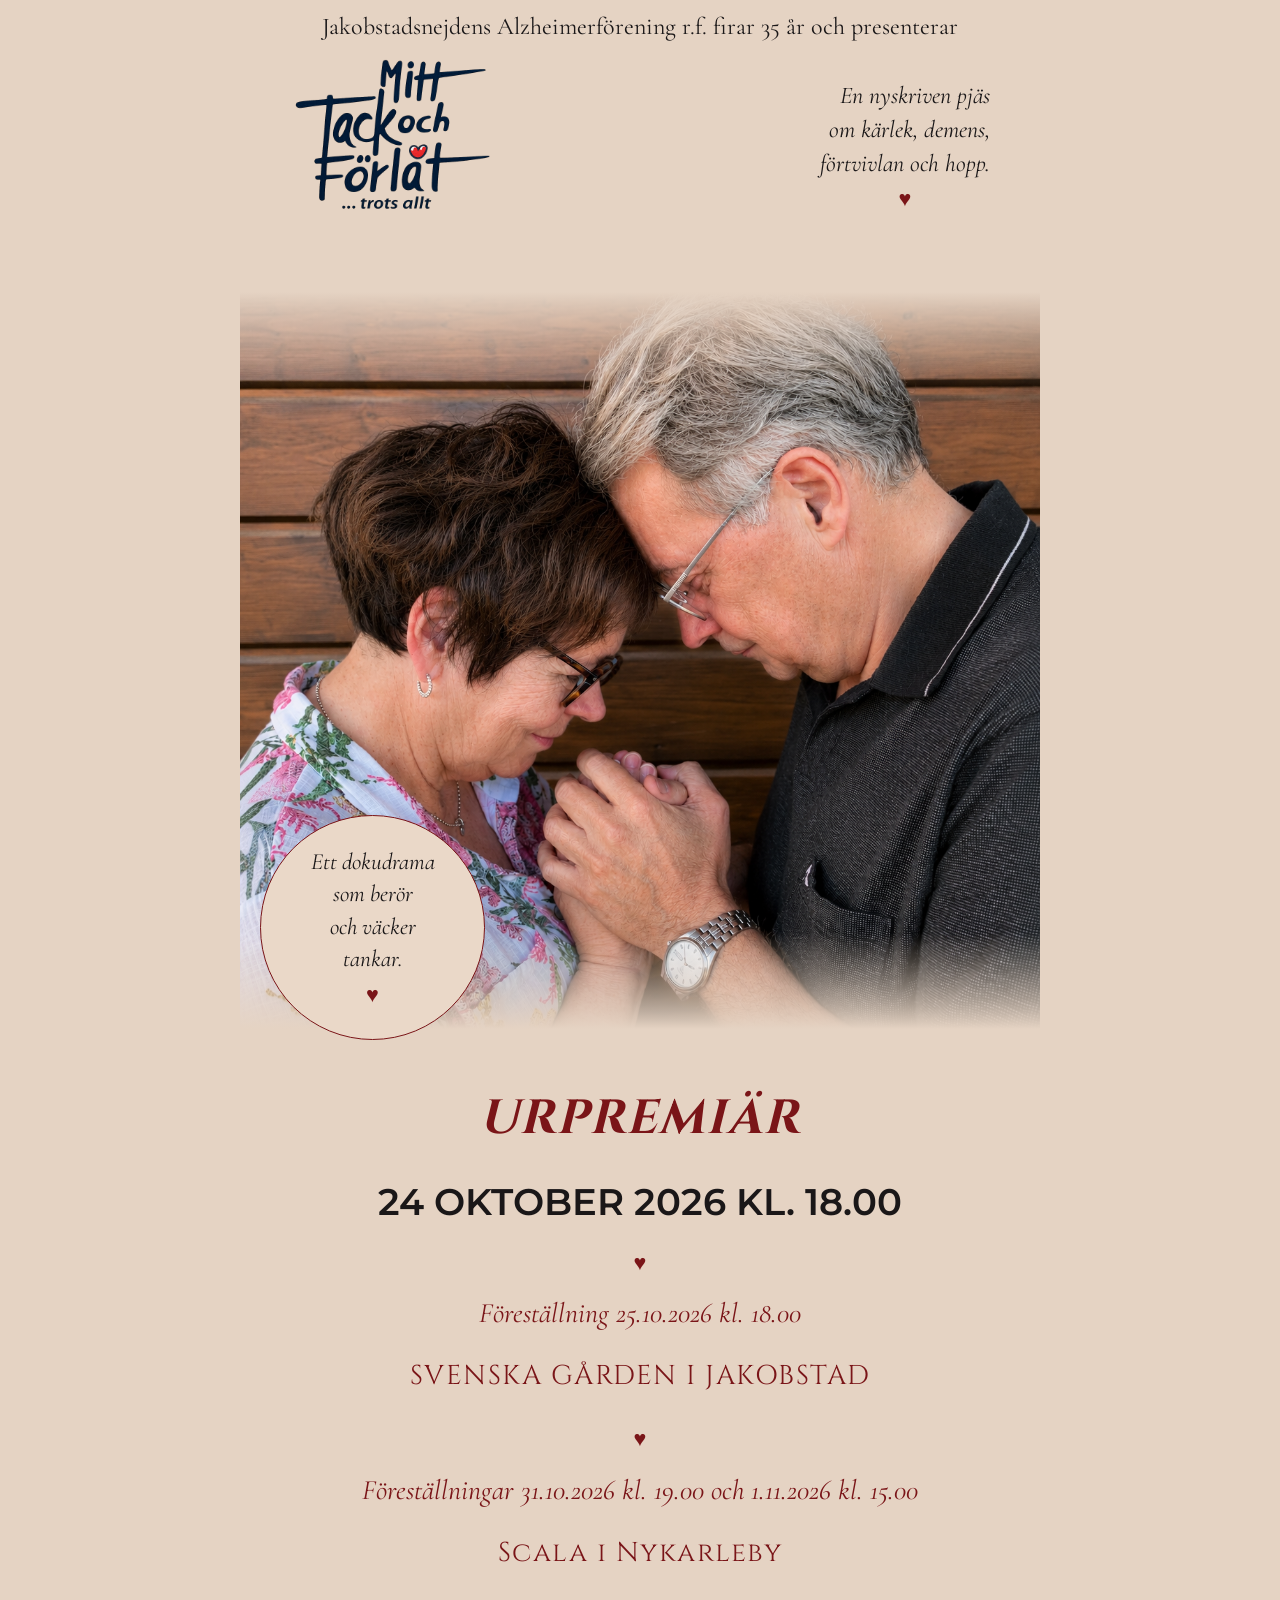
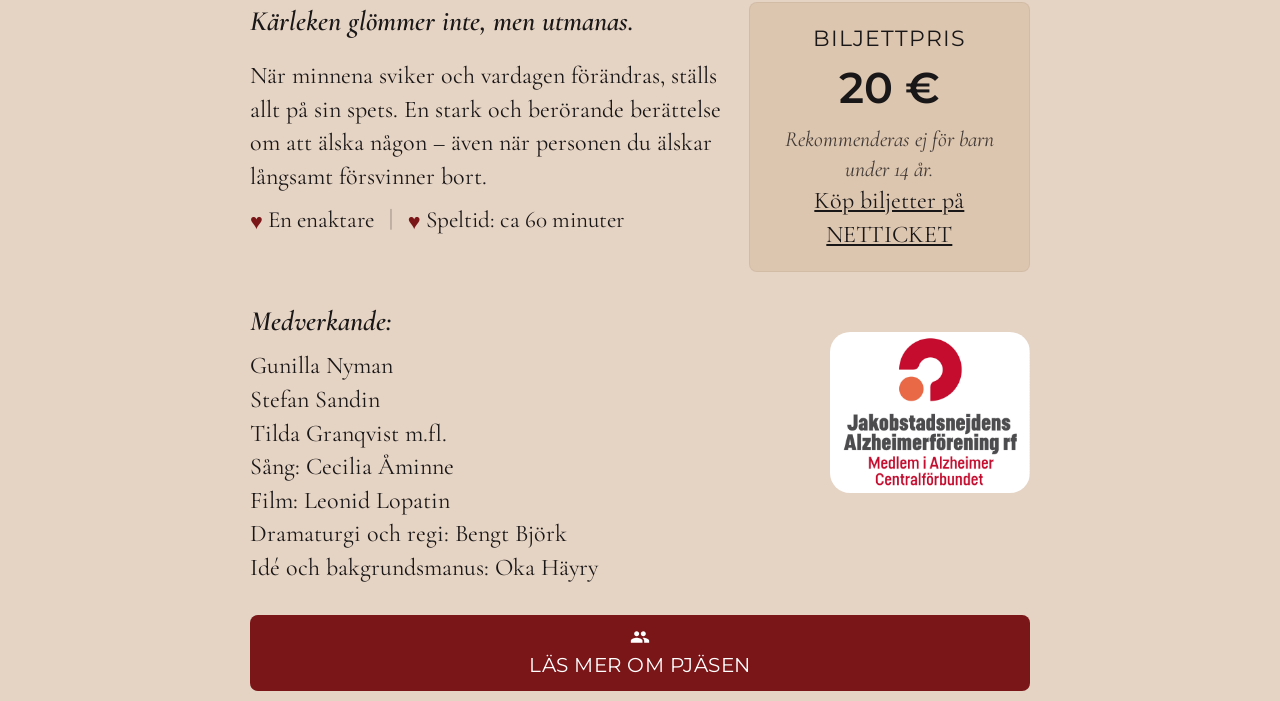
==== commit ced57d44: "Update index.html" ====
--- a/index.html
+++ b/index.html
@@ -105,7 +105,7 @@
     <!-- Circle Badge -->
     <div class="badge-container">
         <div class="circle-badge">
-            <p>Ett dokudrama<br>som berör<br>och väcker<br>tankar.</p>
+            <p>Ett dokudrama <br>som berör <br>och väcker <br>tankar.</p>
             <span class="heart" aria-hidden="true">♥</span>
         </div>
     </div>
--- a/style.css
+++ b/style.css
@@ -16,18 +16,18 @@
     --font-sans: "Montserrat", sans-serif;
 
     /* Font Sizes */
-    --font-size-xs: 0.75rem;
-    --font-size-sm: 0.85rem;
-    --font-size-md: 0.95rem;
-    --font-size-base: 1rem;
-    --font-size-lg: 1.15rem;
-    --font-size-xl: 1.2rem;
-    --font-size-2xl: 1.25rem;
-    --font-size-3xl: 1.5rem;
-    --font-size-4xl: 1.8rem;
-    --font-size-5xl: 2rem;
-    --font-size-6xl: 2.2rem;
-    --font-size-7xl: 2.5rem;
+    --font-size-xs: 1.25rem;
+    --font-size-sm: 1.35rem;
+    --font-size-md: 1.45rem;
+    --font-size-base: 1.5rem;
+    --font-size-lg: 1.65rem;
+    --font-size-xl: 1.7rem;
+    --font-size-2xl: 1.75rem;
+    --font-size-3xl: 2rem;
+    --font-size-4xl: 2.3rem;
+    --font-size-5xl: 2.5rem;
+    --font-size-6xl: 2.7rem;
+    --font-size-7xl: 3rem;
 
     /* Font Weights */
     --font-weight-semibold: 600;
@@ -56,7 +56,7 @@
     --max-width-container: 800px;
     --logo-max-width: 280px;
     --footer-logo-width: 200px;
-    --badge-min-width: 150px;
+    --badge-min-width: 225px;
     --icon-size: 20px;
     --gradient-height: 20%;
     --opacity-subtle: 0.8;
@@ -85,6 +85,7 @@
     padding: var(--spacing-base);
     max-width: var(--max-width-container);
     margin: var(--spacing-0) auto;
+    font-size: var(--font-size-base);
   }
 
   h2 {
@@ -95,7 +96,7 @@
   }
 
   section {
-      margin-bottom: var(--spacing-2xl);
+      margin-bottom: var(--spacing-4xl);
       display: flex;
       flex-direction: column;
       gap: var(--spacing-md);
@@ -183,20 +184,24 @@
 
   .circle-badge {
     border: var(--border-width-thin) solid var(--color-accent);
-    border-radius: 50%;
-    min-width: var(--badge-min-width);
-    aspect-ratio: 1;
-    display: flex;
-    flex-direction: column;
-    align-items: center;
+    border-radius: 20px;
     justify-content: center;
     text-align: center;
-    font-size: var(--font-size-md);
     font-style: italic;
     padding: var(--spacing-xl);
     background-color: var(--color-badge-bg);
     position: relative;
     z-index: 1;
+    width: 100%;
+  }
+  
+  .circle-badge p {
+    font-size: var(--font-size-xs);
+  }
+
+
+  .circle-badge br {
+    display: none;
   }
 
   .heart {
@@ -312,6 +317,7 @@
 
   .footer-logo-wrapper {
     text-align: center;
+    margin-top: var(--spacing-4xl);
   }
 
   .footer-logo img {
@@ -324,9 +330,9 @@
   }
 
   .nav-bar {
-    display: grid;
-    grid-template-columns: repeat(2, 1fr);
-    gap: var(--spacing-base);
+    display: flex;
+    flex-direction: column;
+    justify-content: center;
     margin-top: var(--spacing-4xl);
   }
 
@@ -365,6 +371,32 @@
       margin: var(--spacing-0);
     }
 
+    .circle-badge {
+      border: var(--border-width-thin) solid var(--color-accent);
+      border-radius: 50%;
+      min-width: var(--badge-min-width);
+      aspect-ratio: 1;
+      display: flex;
+      flex-direction: column;
+      align-items: center;
+      justify-content: center;
+      text-align: center;
+      font-style: italic;
+      padding: var(--spacing-xl);
+      background-color: var(--color-badge-bg);
+      position: relative;
+      z-index: 1;
+      width: auto;
+    }
+    
+    .circle-badge p {
+      font-size: var(--font-size-md);
+    }
+
+    .circle-badge br {
+      display: inline;
+    }
+
     .tagline {
       text-align: right;
       margin-bottom: var(--spacing-0);
@@ -384,12 +416,6 @@
       flex: 1;
     }
 
-    .nav-bar {
-        display: flex;
-        flex-direction: column;
-        justify-content: center;
-    }
-
     .urpremiar {
       font-size: var(--font-size-7xl);
     }
